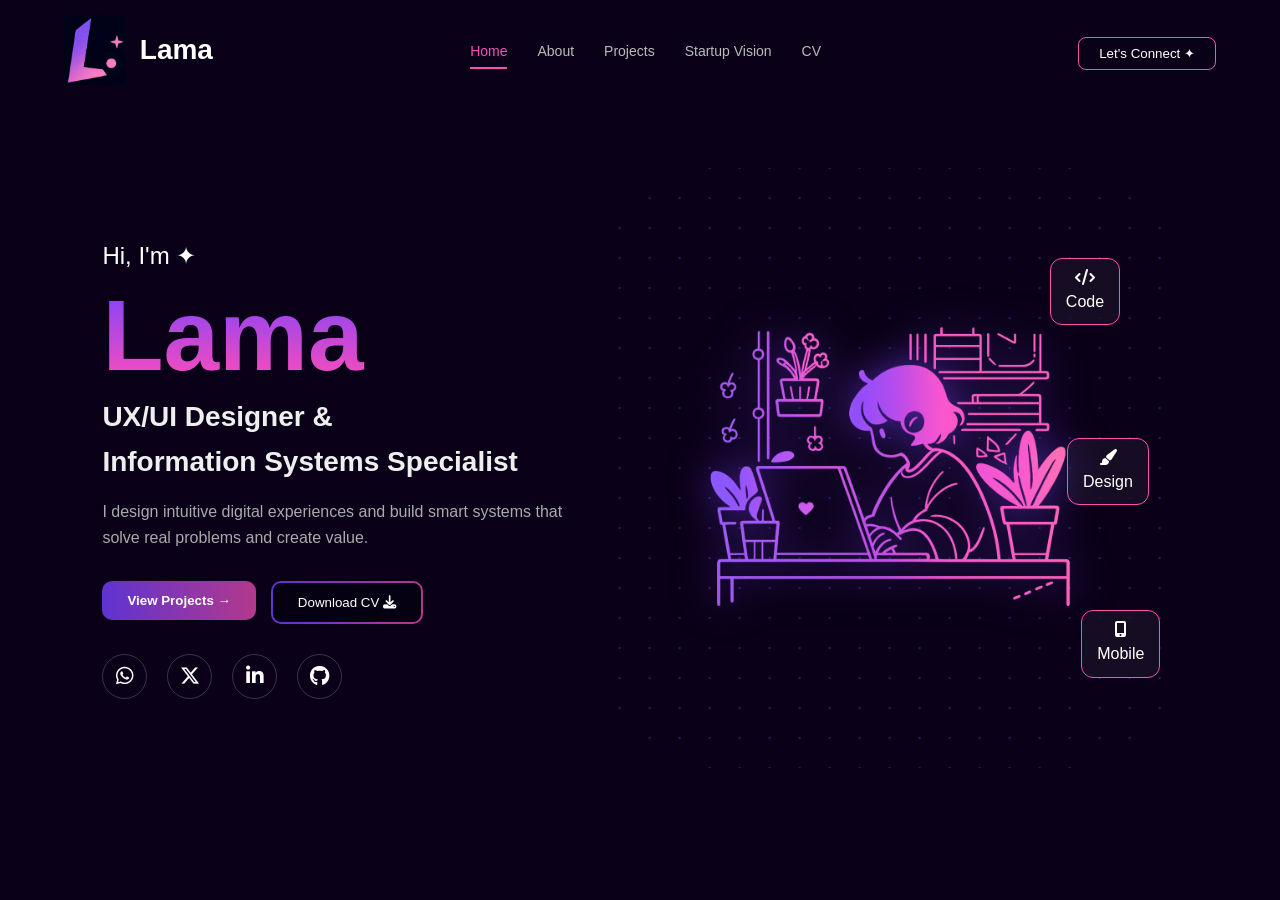
==== index.html @ ec229b27 "Add files via upload" ====
<!DOCTYPE html>
<html lang="ar">
<head>
    <meta charset="UTF-8">
    <meta name="viewport" content="width=device-width, initial-scale=1.0">
    <title>Lama Portfolio</title>
    <link rel="stylesheet" href="style.css">
    <link rel="stylesheet" href="https://cdnjs.cloudflare.com/ajax/libs/font-awesome/6.4.2/css/all.min.css">
</head>
<body>

    <nav>
      <div class="logo">
        <a href="index.html" class="logo-link">
        <div class="logo-wrapper">
            <img src="logo2.jpg" alt="logo" class="nav-logo-img">
        <span>Lama</span>
        </div>
        </a>
    </div>
        <ul>
            <li><a href="index.html" class="active">Home</a></li>
            <li><a href="about.html">About</a></li>
            <li><a href="projects.html">Projects</a></li>
            <li><a href="startup.html">Startup Vision</a></li>
            <li><a href="cv.html">CV</a></li>
        </ul>
        <a href="cv.html">
        <button class="connect-btn">Let's Connect ✦</button>
        </a>
    </nav>

    <main class="hero">
        <div class="content">
            <h3>Hi, I'm ✦</h3>
            <h1>Lama</h1>
            <h2>UX/UI Designer & <br> Information Systems Specialist</h2>
            <p>I design intuitive digital experiences and build smart systems that solve real problems and create value.</p>
            
            <div class="btns">
                <a href="projects.html" style="text-decoration: none;">
                <button class="view-btn">View Projects →</button>
                </a>
                <button class="cv-btn">Download CV <i class="fa-solid fa-download"></i></button>
            </div>

<div class="home-social-list">
    <a href="https://wa.me/966505989673" class="social-item"><i class="fab fa-whatsapp"></i></a>
    <a href="https://x.com/leot2y?s=21" class="social-item"><i class="fab fa-x-twitter"></i></a>
    <a href="https://www.linkedin.com/in/lama-alanzai-1803762b8?utm_source=share_via&utm_content=profile&utm_medium=member_ios" class="social-item"><i class="fab fa-linkedin-in"></i></a>
    <a href="https://github.com/lalimue" class="social-item"><i class="fab fa-github"></i></a>
</div>
        </div>

        <div class="right-hero">
    <img src="loly.png" alt="Lama Working" class="hero-avatar">
    
              <div class="floating-icons">
   <div class="card card-code">
        <i class="fas fa-code"></i> <span>Code</span>
    </div>

    <div class="card card-design">
        <i class="fas fa-paint-brush"></i>
        <span>Design</span>
    </div>

    <div class="card card-mobile">
        <i class="fas fa-mobile-alt"></i>
        <span>Mobile</span>
    </div>
        </div>
    </main>

    <script src="script.js"></script>
</body>
</html>
---- style.css ----
* {
    margin: 0;
    padding: 0;
    box-sizing: border-box;
    font-family: 'Segoe UI', Tahoma, Geneva, Verdana, sans-serif;
}

body {
    background-color: #0a0118; /* لون الخلفية الداكن جداً */
    color: white;
    overflow-x: hidden;
}

/* Navigation */
nav {
    display: flex;
    justify-content: space-between;
    align-items: center;
    padding: 15px 5%;
    background-color: #0a0118;
}

.nav-logo-img {
    width: auto;
    height: 70px;
    object-fit: contain;
    display: block;
}

.logo-wrapper{
    display: flex;
    align-items: center;
    gap: 10px;
}

.logo span {
    font-size: 28px; /* تكبير الخط قليلاً ليتناسق مع الحرف */
    color: white;
    font-weight: 600;
    margin-left: 5px; /* تقريب الاسم من اللوجو */
}

.logo-link{
    text-decoration: none;
    color: inherit;
    display: inline-block;
}

.logo-link:hover{
    opacity: 0.8;
    transition: 0.3s;
}    

nav ul {
    display: flex;
    list-style: none;
}

nav ul li {
    margin: 0 15px;
}

nav ul li a {
    text-decoration: none;
    color: #bbb;
    font-size: 14px;
    position: relative;
}
nav ul li a:hover {
    color: #ff4db8;
    transform: translateY(-3px) scale(1.1);
    text-shadow: 0 0 10px rgba(255red, 77, 184, 0.7);
}

nav ul li a::after{
  content: '';
  position: absolute;
  width: 0;
  height: 2px;
  bottom: -5px;
  left:0;
  background: linear-gradient(90deg, #5e33d1, #ff4db8);
  transition: width 0.3s ease;
  box-shadow: 0 0 8px rgba(255red, 77, 184, 0.8);
}

nav ul li a:hover::after{
  width: 100%;
}

nav ul li a.active, nav ul li a:hover {
    color: #ff4db8;
    border-bottom: 2px solid #ff4db8;
    padding-bottom: 5px;
}

nav ul li a, .connect-btn, .view-btn{
  transition: all 0.4s cubic-bezier(0.175, 0.885, 0.32, 1.275);
  display: inline-block;
}

.connect-btn {
    background: transparent;
    border: 1px solid #ff4db8;
    color: white;
    padding: 8px 20px;
    border-radius: 8px;
    cursor: pointer;
}

.connect-btn:hover {
    background:linear-gradient(90deg, #5e33d1, #b3398c);
    border-color: transparent;
    transform: translateY(-5px) scale(1.05);
    box-shadow: 0 10px 25px rgba(89, 0, 173, 0.707);

}

/* Hero Section */
.hero {
    display: flex;
    align-items: center;
    justify-content: space-between;
    padding: 50px 8%;
    min-height: 80vh;
}

.content {
    max-width: 500px;
}

.content h3 {
    font-size: 24px;
    font-weight: 400;
}

.content h1 {
    font-size: 100px;
    background: linear-gradient(to bottom, #7b43ff, #ff4db8);
    -webkit-background-clip: text;
    background-clip: text;
    -webkit-text-fill-color: transparent;
    line-height: 1;
    margin: 10px 0;
}

.content h2 {
    font-size: 28px;
    color: #efefef;
    margin-bottom: 15px;
}

.content p {
    color: #aaa;
    line-height: 1.6;
    margin-bottom: 30px;
}

/* Buttons */
.btns {
    display: flex;
    gap: 15px;
}

.view-btn {
    background: linear-gradient(90deg, #5e33d1, #b3398c);
    color: white;
    border: none;
    padding: 12px 25px;
    border-radius: 10px;
    cursor: pointer;
    font-weight: bold;
    transition: all 0.4s cubic-bezier(0.175, 0.885, 0.32, 1.275);
}

.view-btn:hover{
  transform:translateY(-5px)
  scale(1.05);
  box-shadow: 0 10px 25px rgba(89, 0, 173, 0.707);
  letter-spacing: 1px;
}

.cv-btn {
    background: #050112;
    color: white;
    padding: 12px 25px;
    border-radius: 10px;
    cursor: pointer;
    position: relative;
    border: 2px solid transparent;
    background-image: linear-gradient(#050112, #050112), linear-gradient(90deg, #5e33d1, #b3398c);
    background-origin: border-box;
    background-clip: padding-box, border-box;
    transition: all 0.4s cubic-bezier(0.175, 0.885, 0.32, 1.275);
}

.cv-btn:hover{
  transform:translateY(-5px)
  scale(1.05);
  box-shadow: 0 10px 25px rgba(89, 0, 173, 0.707);
  letter-spacing: 1px;
}

/* Profile Image & Icons */
.hero-avatar {
    width: 100%; /* اجعليها تأخذ مساحتها بالكامل */
    max-width: 90%; /* أو الحجم المناسب لكِ */
    object-fit: contain;
    /* إضافة توهج (Neon Glow) خلف الرسمة ليتماشى مع الأيقونات */
    filter: drop-shadow(0 0 20px rgba(123, 67, 255, 0.6)); 
    display: block;
    margin: 0 auto;
    position: relative;
    z-index: 1;

}
/* الحاوية التي تجمع الرسمة والبطاقات */
.right-hero {
    flex: 1;
    position: relative;
    width: 100%;
    height: 600px; /* أو حسب طول الرسمة عندك */
    display: flex;
    justify-content: center;
    align-items: center;
    padding: 50px;
    background-color: #0a0118;
    background-image:radial-gradient(circle, #5e33d1 0%,transparent 6%);
    background-size: 30px 30px;
    background-position: center;
    border-radius: 100px;

}

.right-hero::before{
    content: '';
    position: absolute;
    background: #050112;
    width: 300px;
    height: 300px;
    opacity: 0.2;
    z-index: 0;
}

/* التنسيق العام للبطاقات */

.card {
    position: absolute;
    z-index: 10;
    background: rgba(255, 255, 255, 0.05);
    backdrop-filter: blur(10px);
    border: 1px solid #ff4db8;
    padding: 10px 15px;
    border-radius: 12px;
    display: flex;
    flex-direction: column;
    align-items: center;
    gap: 4px;
    transition: all 0.3s ease;
}
/* بطاقة Code - أعلى اليمين */
.card-code {
    top: 15%;
    right: 10%;

}

/* بطاقة Design - منتصف اليمين (قريبة من الرسمة) */
.card-design {
    top: 45%;
    right: 5%;
}

/* بطاقة Mobile - أسفل اليمين */
.card-mobile {
    bottom: 15%;
    right: 3%;
}

/* تأثير عند تمرير الماوس يخليها تبرز */
.card:hover {
    background: rgba(123, 67, 255, 0.2);
    border-color: #ff4db8;
    transform: scale(1.1) rotate(0deg);
    box-shadow: 0 0 20px rgba(255, 77, 184, 0.4);
}

/* حاوية القائمة تحت الأزرار */
.home-social-list {
    display: flex;
    gap: 20px;
    margin-top: 30px; /* مسافة تحت الأزرار */
    justify-content: flex-start;
}

/* تنسيق الأيقونات الفردية */
.social-item {
    width: 45px;
    height: 45px;
    display: flex;
    align-items: center;
    justify-content: center;
    border-radius: 50%; /* شكل دائري كما في الصورة */
    background: transparent;
    color: white;
    text-decoration: none;
    font-size: 20px;
    position: relative;
    transition: all 0.3s ease;
    
    /* الحواف بنفس تنسيق زر الـ CV */
    border: 1px solid rgba(255, 255, 255, 0.2);
}

/* تأثير الحواف المتوهجة (Glow) عند التمرير */
.social-item:hover {
    transform: translateY(-5px); /* حركة للأعلى */
    color: #ff4db8; /* تغيير اللون عند الهوفر */
    border-color: #7b43ff;
    box-shadow: 0 0 15px rgba(123, 67, 255, 0.5), 
                0 0 5px rgba(255, 77, 184, 0.5);
    background: rgba(123, 67, 255, 0.05);
}

/* إضافة تدرج لوني خفيف للحواف كما في زر الـ CV */
.social-item::before {
    content: '';
    position: absolute;
    top: -1px; left: -1px; right: -1px; bottom: -1px;
    border-radius: 50%;
    background: linear-gradient(135deg, #7b43ff, #ff4db8);
    z-index: -1;
    opacity: 0;
    transition: opacity 0.3s ease;
}

.social-item:hover::before {
    opacity: 0.3;
}


/* about css*/
        :root {
            --bg-color: #0a0118;
            --card-bg: rgba(255, 255, 255, 0.03);
            --primary-glow: #7b43ff;
            --secondary-glow: #ff4db8;
            --text-main: #ffffff;
            --text-dim: #b0a0c8;
            --text-muted: #6a5a85;
        }

        body {
            margin: 0;
            padding: 0;
            font-family: 'Poppins', sans-serif; /* خط عصري ومريح */
            background-color: var(--bg-color);
            color: var(--text-main);
            line-height: 1.6;
            overflow-x: hidden;
        }

        .about-section {
            padding: 100px 5%;
            display: flex;
            color:white;
        }

        .about-container {
            max-width: 1200px;
            margin: 0 auto;
            display: flex;
            flex-direction:column;
            gap: 80pxpx;
        }

        .about-top-row {
    display: flex;
    align-items: center;
    justify-content: space-between;
    gap: 60px;
}

.about-text-content { flex: 1.2; }
.about-visual-content { flex: 1; position: relative; }

.traits-horizontal-grid {
    display: flex;
    justify-content: space-between;
    gap: 20px;
}

        /* Text Content */
        .section-subtitle {
            color: var(--secondary-glow);
            letter-spacing: 3px;
            font-size: 20px;
            font-weight: 700;
            display: block;
            text-transform: uppercase;
             background: linear-gradient(90deg, #7b43ff, #ff4db8);
    -webkit-background-clip: text; /* يجعل الخلفية تظهر فقط داخل النص */
    -webkit-text-fill-color: transparent; /* يجعل لون النص الأصلي شفاف */
    background-clip: text;
    
    transition: all 0.3s ease;
    position: relative;
        }

        .section-title {
            font-size: 52px;
            line-height: 1.1;
            margin-bottom: 25px;
            font-weight: 800;
        }

        .gradient-text {
            background: linear-gradient(90deg, var(--primary-glow), var(--secondary-glow));
            -webkit-background-clip: text;
            background-clip: text; 
            -webkit-text-fill-color: transparent;
            font-size: 60px;
        }

        .about-description {
            color: var(--text-dim);
            font-size: 18px;
            margin-bottom: 50px;
            max-width: 600px;
        }

        /* Traits Grid */
     .trait-card {
    flex: 1;
    background: #0a0118; /* نفس لون الموقع */
    padding: 30px 20px;
    border-radius: 20px;
    position: relative;
    text-align: center;
    transition: transform 0.3s ease;
    border: 2px solid transparent; /* الحافة الأصلية شفافة */
    background-clip: padding-box;
}
.trait-card::before {
    content: '';
    position: absolute;
    top: -2px; bottom: -2px; left: -2px; right: -2px;
    background: linear-gradient(135deg, #7b43ff, #ff4db8);
    border-radius: 20px;
    z-index: -1;
    opacity: 0.4; /* لمعان خفيف في الحالة العادية */
    transition: opacity 0.3s ease;
}

.trait-card:hover {
    transform: translateY(-10px);
}

.trait-card:hover::before {
    opacity: 1; /* توهج كامل عند مرور الماوس */
}
.trait-card i {
    font-size: 28px;
    margin-bottom: 15px;
    background: linear-gradient(90deg, #7b43ff, #ff4db8);
    -webkit-background-clip: text;
    background-clip: text;
    -webkit-text-fill-color: transparent;
}

.trait-card h3 { font-size: 18px; margin-bottom: 10px; }
.trait-card p { font-size: 13px; color: #b0a0c8; line-height: 1.5; }

/* تنسيق الصور (Mockups) */
.laptop-frame {
    width: 100%;
    height: 250px;
    background: #160231;
    border-radius: 15px;
    border: 1px solid rgba(255,255,255,0.1);
    display: flex;
    align-items: center;
    justify-content: center;
}

.phone-frame {
    position: absolute;
    width: 100px;
    height: 200px;
    background: #1f0442;
    right: -20px;
    bottom: -30px;
    border: 3px solid #222;
    border-radius: 18px;
    box-shadow: 10px 10px 30px rgba(0,0,0,0.5);
}

/* استجابة الشاشة للجوال */
@media (max-width: 992px) {
    .about-top-row { flex-direction: column; text-align: center; }
    .traits-horizontal-grid { flex-direction: column; }
}

        /* Visual Content (Mockups) */
        .about-visual {
            position: relative;
        }

        .visual-wrapper {
            position: relative;
            z-index: 1;
        }

        .laptop-mockup {
            width: 100%;
            height: 320px;
            background: #160231;
            border: 2px solid rgba(255, 255, 255, 0.1);
            border-radius: 20px;
            position: relative;
            box-shadow: 0 40px 80px rgba(0,0,0,0.5);
            display: flex;
            align-items: center;
            justify-content: center;
        }

        .phone-mockup {
            position: absolute;
            width: 130px;
            height: 260px;
            background: #1f0442;
            right: -20px;
            bottom: -40px;
            border: 4px solid #222;
            border-radius: 25px;
            box-shadow: 15px 25px 50px rgba(0,0,0,0.7);
            z-index: 2;
            display: flex;
            align-items: center;
            justify-content: center;
        }

        /* Floating Badge */
        .floating-badge {
            position: absolute;
            top: 40%;
            left: -60px;
            background: rgba(255, 255, 255, 0.05);
            backdrop-filter: blur(15px);
            padding: 15px 25px;
            border-radius: 18px;
            border: 1px solid rgba(255, 255, 255, 0.1);
            display: flex;
            align-items: center;
            gap: 15px;
            z-index: 3;
            animation: float 5s ease-in-out infinite;
        }

        @keyframes float {
            0%, 100% { transform: translateY(0); }
            50% { transform: translateY(-20px); }
        }

        .floating-badge i {
            color: var(--secondary-glow);
            font-size: 24px;
        }

        .badge-text h4 { margin: 0; font-size: 16px; color: #fff; }
        .badge-text p { margin: 2px 0 0; font-size: 12px; color: var(--text-dim); }

        /* Responsive Design */
        @media (max-width: 992px) {
            .about-container { grid-template-columns: 1fr; text-align: center; }
            .about-description { margin: 0 auto 50px; }
            .traits-grid { justify-items: center; }
            .about-visual { margin-top: 80px; }
            .floating-badge { left: 50%; transform: translateX(-50%); top: -40px; }
        }

        .projects-section {
    padding: 80px 8%;
    background-color: #0a0118;
}

.projects-header {
    display: flex;
    justify-content: space-between;
    align-items: center;
    margin-bottom: 40px;
}

.view-all {
    display: inline-flex;
    align-items: center;
    gap: 8px;
    text-decoration: none;
    font-size: 15px;
    font-weight: 600;
    
    /* سحر التدرج اللوني (Gradient) */
    background: linear-gradient(90deg, #7b43ff, #ff4db8);
    -webkit-background-clip: text; /* يجعل الخلفية تظهر فقط داخل النص */
    -webkit-text-fill-color: transparent; /* يجعل لون النص الأصلي شفاف */
    background-clip: text;
    
    transition: all 0.3s ease;
    position: relative;
}

/* تأثير بسيط عند تمرير الماوس */
.view-all:hover {
    filter: brightness(1.2); /* يزيد من توهج الألوان */
    transform: translateX(5px); /* حركة بسيطة لليمين */
}

/* تلوين السهم أيضاً بنفس التدرج */
.view-all i {
    -webkit-text-fill-color: initial; /* يعيد لون السهم ليأخذ التدرج من الأب */
    color: #ff4db8; /* لون ثابت للسهم ليبرز النهاية */
}

.projects-grid {
    display: grid;
    grid-template-columns: repeat(3, 1fr);
    gap: 30px;
}

.project-card {
    background: rgba(255, 255, 255, 0.03);
    border: 1px solid rgba(255, 255, 255, 0.1);
    border-radius: 24px;
    overflow: hidden;
    transition: transform 0.4s ease, border 0.4s ease;
    position: relative;
}

.project-card:hover {
    transform: translateY(-10px);
    border-color: #7b43ff;
}

/* منطقة الصورة داخل الكرت */
.project-image {
    height: 200px;
    background-size: cover;
    background-position: center;
    border-bottom: 1px solid rgba(255, 255, 255, 0.1);
}

/* ألوان افتراضية للخلفيات كما في الصورة */
.img-1 {
    background-image: url("arc.png");
    background-size: cover;
    background-position: center;
    background-repeat: no-repeat;
}
.img-2 { background-image: url("edu.png");
    background-size: cover;
    background-position: center;
    background-repeat: no-repeat; } /* فاتح كما في الصورة الثانية */
.img-3 { background-image: url("clinic.png");
    background-size: cover;
    background-position: center;
    background-repeat: no-repeat; }

.project-info {
    padding: 25px;
    position: relative;
}

.project-info h3 {
    font-size: 20px;
    margin-bottom: 12px;
    color: #fff;
}

.project-info p {
    font-size: 14px;
    color: #b0a0c8;
    line-height: 1.5;
    margin-bottom: 20px;
}

/* التاغات (التقنيات المستخدمة) */
.project-tags {
    display: flex;
    gap: 10px;
    flex-wrap: wrap;
}

.project-tags span {
    background: rgba(123, 67, 255, 0.1);
    color: #b0a0c8;
    padding: 5px 15px;
    border-radius: 12px;
    font-size: 12px;
    border: 1px solid rgba(123, 67, 255, 0.2);
}

/* سهم الانتقال الدائري */
.project-arrow {
    position: absolute;
    bottom: 25px;
    right: 25px;
    width: 40px;
    height: 40px;
    border-radius: 50%;
    border: 1px solid rgba(255, 255, 255, 0.2);
    background: transparent;
    color: #fff;
    cursor: pointer;
    transition: 0.3s;
}

.project-arrow:hover {
    background: #7b43ff;
    border-color: #7b43ff;
    box-shadow: 0 0 15px #7b43ff;
}

/* للجوال */
@media (max-width: 992px) {
    .projects-grid { grid-template-columns: 1fr; }
}

/* تنسيق القسم الرئيسي */
.vision-section {
    position: relative;
    padding: 100px 8%;
    min-height: 500px;
    background-color: #0a0118;
    /* استبدلي الرابط برابط صورة الجبال والبوابة */
    background-image: url('door.jpg'); 
    background-size: cover;
    background-position: center;
    border-radius: 30px; /* الحواف المنحنية للكونتينر الكبير */
    margin: 40px auto;
    max-width: 1300px;
    display: flex;
    align-items: center;
    overflow: hidden;
    border: 1px solid rgba(255, 255, 255, 0.05);
}

/* طبقة تعتيم خفيفة لإبراز النص */
.vision-section::before {
    content: '';
    position: absolute;
    top: 0; left: 0; right: 0; bottom: 0;
    background: linear-gradient(90deg, rgba(10,1,24,0.9) 20%, rgba(10,1,24,0.2) 100%);
    z-index: 1;
}

.vision-container {
    position: relative;
    z-index: 2;
    display: grid;
    grid-template-columns: 1.2fr 1fr;
    gap: 60px;
    width: 100%;
}

/* النص الرئيسي */
.vision-tag {
    color: #7b43ff;
    font-size: 13px;
    font-weight: 700;
    letter-spacing: 2px;
    display: block;
    margin-bottom: 15px;
}

.vision-title {
    font-size: 42px;
    line-height: 1.2;
    color: #fff;
    margin-bottom: 20px;
}

.gradient-text {
    background: linear-gradient(90deg, #7b43ff, #ff4db8);
    -webkit-background-clip: text;
    -webkit-text-fill-color: transparent;
}

.vision-description {
    color: #b0a0c8;
    font-size: 16px;
    max-width: 450px;
    margin-bottom: 35px;
}

/* زر Read More */
.read-more-btn {
    position: relative;
    display: inline-flex;
    align-items: center;
    gap: 12px;
    padding: 12px 28px;
    color: #fff;
    text-decoration: none;
    font-size: 15px;
    font-weight: 600;
    z-index: 1;
    background: transparent;
    transition: all 0.3s ease;
    border-radius: 12px;
    border: none; /* نزيل الحواف العادية */
}

.read-more-btn::before {
    content: "";
    position: absolute;
    top: 0; left: 0; right: 0; bottom: 0;
    border-radius: 12px; 
    padding: 2px; /* سمك الحافة */
    background: linear-gradient(90deg, #7b43ff, #ff4db8); 
    -webkit-mask: 
        linear-gradient(#fff 0 0) content-box, 
        linear-gradient(#fff 0 0);
    -webkit-mask-composite: xor;
            mask-composite: exclude;
    transition: all 0.3s ease;
}

.read-more-btn:hover {
    transform: translateY(-3px);
    box-shadow: 0 0 20px rgba(123, 67, 255, 0.4);
}

.read-more-btn:hover i {
    transform: translateX(5px);
}

.read-more-btn i {
    transition: transform 0.3s ease;
    font-size: 14px;
}

/* الأيقونات والمميزات */
.vision-features {
    display: flex;
    flex-direction: column;
    gap: 40px;
    justify-content: center;
}

.feature-item i {
    font-size: 30px;
    margin-bottom: 15px;
    display: inline-block;
    
    /* سحر التدرج اللوني للأيقونة */
    background: linear-gradient(135deg, #7b43ff, #ff4db8);
    -webkit-background-clip: text;
    -webkit-text-fill-color: transparent;
    background-clip: text;
    
    /* إضافة توهج خفيف للأيقونة */
    filter: drop-shadow(0 0 5px rgba(123, 67, 255, 0.3));
}

.feature-item i {
    font-size: 28px;
    /* التدرج اللوني للأيقونات */
    background: linear-gradient(135deg, #7b43ff, #ff4db8);
    -webkit-background-clip: text;
    -webkit-text-fill-color: transparent;
    margin-bottom: 5px;
}

.feature-item h3 {
    font-size: 18px;
    color: #fff;
    margin: 0;
}

.feature-item p {
    color: #b0a0c8;
    font-size: 14px;
    margin: 0;
    max-width: 250px;
    line-height: 1.4;
}

/* استجابة الشاشات */
@media (max-width: 992px) {
    .vision-container { grid-template-columns: 1fr; }
    .vision-features { flex-direction: row; flex-wrap: wrap; }
    .vision-section::before { background: rgba(10,1,24,0.7); }
}

.cv-social-section {
    padding: 60px 8%;
    background-color: #0a0118;
    color: #fff;
    display: flex;
    flex-direction: column;
    gap: 30px;
}

/* شريط الـ CV */
.cv-download-bar {
    display: flex;
    justify-content: space-between;
    align-items: center;
    padding: 25px 40px;
    background: rgba(255, 255, 255, 0.02);
    border: 1px solid rgba(255, 255, 255, 0.1);
    border-radius: 20px;
}

.cv-info { display: flex; align-items: center; gap: 20px; }
.cv-info i { font-size: 30px; color: #7b43ff; }
.cv-info h3 { font-size: 20px; margin: 0; }
.cv-info p { color: #b0a0c8; font-size: 14px; margin: 5px 0 0; }

.btn-download-cv {
    padding: 14px 35px;
    background: linear-gradient(90deg, #7b43ff, #ff4db8);
    border-radius: 12px;
    color: #fff;
    text-decoration: none;
    font-weight: 600;
    display: flex;
    align-items: center;
    gap: 10px;
    transition: 0.3s;
    box-shadow: 0 5px 20px rgba(123, 67, 255, 0.3);
}

.btn-download-cv:hover { transform: scale(1.05); box-shadow: 0 5px 30px rgba(255, 77, 184, 0.4); }

/* حاوية التواصل الاجتماعي */
.social-preview-container {
    padding: 30px 40px;
    background: rgba(255, 255, 255, 0.02);
    border: 1px solid rgba(255, 255, 255, 0.1);
    border-radius: 24px;
}

.social-header {
    color: #7b43ff;
    font-size: 12px;
    letter-spacing: 2px;
    margin-bottom: 30px;
}

.social-content-grid {
    display: grid;
    grid-template-columns: 1.2fr 1.5fr 1fr;
    gap: 40px;
    align-items: center;
}

.avatar-container{
    width: 150px;
    height: 150px;
    border-radius: 50%;
    padding: 2px;
    background: linear-gradient(135deg #7b43ff, #ff4db8);
    display: flex;
    align-items: center;
    box-shadow: 0 0 15px rgba(123, 67, 255, 0.3);

}

.profile-avatar-img{
    width: 150px;
    height: 150px;
    border-radius: 50%;
    object-fit: cover;
    border: 2px solid #0a0118;
}

/* الملف الشخصي */
.profile-mini-card { display: flex; align-items: center; gap: 20px; }
.profile-avatar {
    width: 70px; height: 70px;
    border-radius: 50%;
    background: linear-gradient(135deg, #7b43ff, #ff4db8);
    display: flex; align-items: center; justify-content: center;
    font-size: 30px; font-weight: bold;
}
.profile-text h2 { margin: 0; font-size: 24px; }
.profile-text span { font-size: 13px; color: #7b43ff; display: block; margin: 5px 0; }
.profile-text p { font-size: 13px; color: #b0a0c8; line-height: 1.4; }

/* شبكة الروابط */
.social-links-grid {
    display: grid;
    grid-template-columns: 1fr 1fr;
    gap: 30px 40px;
}
.social-link-item { display: flex; align-items: center; gap: 15px; }
.social-link-item i { font-size: 32px; color: #ff4db8; min-width: 40px; justify-content: center; transition: all 0.3s ease; }
.social-link-item h4 { margin: 0; font-size: 17px; }
.social-link-item span { font-size: 11px; color: #b0a0c8; }

/* بطاقة الهوية (اليمين) */
.brand-card {
   position: relative;
   width: 410px;
   height: 180px;
   border-radius: 24px;
   overflow: hidden;
   display: flex;
   align-items: center;
   padding: 30px;
   border: 1px solid rgba(123, 67, 255, 0.1);
   background: #0a0118;
}

.brand-image-bg{
    position: absolute;
    top: 0;
    left: 0;
    width: 100%;
    height: 100%;
    object-fit: cover;
    z-index: 1;
    opacity: 0.9;
}

.brand-card:hover{
    border-color: #7b43ff;
    box-shadow: 0 0 20px rgba(123, 67, 255, 0.2);
    transition: 0.3s;
}

.brand-logo { font-size: 40px; font-weight: 900; color: #fff; }
.brand-logo span { color: #ff4db8; }
.brand-card h3 { margin: 15px 0 5px; }
.brand-card p { font-size: 12px; color: #b0a0c8; }

/* للجوال */
@media (max-width: 1100px) {
    .social-content-grid { grid-template-columns: 1fr; gap: 30px; }
    .cv-download-bar { flex-direction: column; text-align: center; gap: 20px; }
}
/* ================================
   ARCADIA PROJECT PAGE
================================ */

/* ================================
   ARCADIA PROJECT PAGE
================================ */

.project-details {
    width: 78%;
    max-width: 1100px;
    margin: 0 auto;
    padding: 70px 0 90px;
    color: #fff;
}


/* BACK */

.back-projects {
    display: inline-flex;
    align-items: center;
    gap: 8px;

    color: #b9a7ff;
    text-decoration: none;

    font-size: 13px;
    margin-bottom: 45px;

    transition: 0.3s ease;
}

.back-projects:hover {
    color: #ff4fc3;
    transform: translateX(-4px);
}


/* HEADING */

.project-heading {
    max-width: 850px;
    margin-bottom: 40px;
}

.project-category {
    display: block;

    color: #914cff;

    font-size: 11px;
    font-weight: 700;

    letter-spacing: 3px;
    margin-bottom: 18px;
}

.project-heading h1 {
    margin: 0 0 18px;

    font-size: 48px;
    line-height: 1.1;

    background: linear-gradient(
        90deg,
        #8d4cff,
        #ff4fc3
    );

    -webkit-background-clip: text;
    -webkit-text-fill-color: transparent;
}

.project-heading p {
    margin: 0;

    color: #b9acd2;

    font-size: 14px;
    line-height: 1.8;

    max-width: 760px;
}


/* ================================
   MAIN IMAGE
================================ */

.project-main-image {
    width: 100%;
    height: 400px;

    overflow: hidden;

    border-radius: 20px;

    border: 1px solid rgba(145, 76, 255, 0.35);

    background: #120821;

    box-shadow:
        0 0 35px rgba(145, 76, 255, 0.08);

    margin-bottom: 55px;
}

.project-main-image img {
    width: 100%;
    height: 100%;

    object-fit: cover;

    display: block;

    transition: transform 0.6s ease;
}

.project-main-image:hover img {
    transform: scale(1.02);
}


/* ================================
   PROJECT INFORMATION
================================ */

.project-content {
    display: grid;

    grid-template-columns: 1.5fr 1fr;

    gap: 55px;

    margin-bottom: 70px;
}

.project-content h2 {
    color: #fff;

    font-size: 21px;

    margin: 0 0 15px;
}

.project-description p {
    color: #b9acd2;

    font-size: 13px;
    line-height: 1.9;

    margin: 0;
}


/* TECHNOLOGIES */

.tech-tags {
    display: flex;

    flex-wrap: wrap;

    gap: 9px;
}

.tech-tags span {
    padding: 7px 13px;

    border-radius: 20px;

    color: #c8b8ff;

    background: rgba(141, 76, 255, 0.08);

    border: 1px solid rgba(141, 76, 255, 0.3);

    font-size: 12px;
}


/* ================================
   GALLERY
================================ */

.project-gallery {
    margin-top: 50px;
}

.gallery-heading {
    margin-bottom: 25px;
}

.gallery-heading span {
    color: #914cff;

    font-size: 10px;

    font-weight: 700;

    letter-spacing: 2.5px;
}

.gallery-heading h2 {
    color: #fff;

    font-size: 28px;

    margin: 8px 0 0;
}


/* GRID */

.gallery-grid {
    display: grid;

    grid-template-columns: 1.5fr 1fr;

    grid-template-rows: 190px 190px;

    gap: 15px;
}

.gallery-item {
    overflow: hidden;

    border-radius: 15px;

    background: #120821;

    border: 1px solid rgba(145, 76, 255, 0.25);
}

.gallery-item.large {
    height: auto;

    grid-row: 1 / 3;
}

.gallery-item img {
    width: 100%;
    height: 100%;

    object-fit: cover;

    display: block;

    transition: transform 0.5s ease;
}

.gallery-item:hover img {
    transform: scale(1.03);
}


/* ================================
   LINKS
================================ */

.project-links {
    display: flex;

    gap: 12px;

    margin-top: 50px;
}

.project-link {
    display: inline-flex;

    align-items: center;
    justify-content: center;

    gap: 9px;

    padding: 11px 19px;

    border-radius: 10px;

    text-decoration: none;

    font-size: 12px;

    transition: 0.3s ease;
}

.live-link {
    color: #fff;

    background: linear-gradient(
        90deg,
        #8d4cff,
        #ff4fc3
    );

    box-shadow:
        0 8px 25px rgba(141, 76, 255, 0.2);
}

.github-link {
    color: #d8ccef;

    border: 1px solid rgba(255,255,255,0.15);

    background: rgba(255,255,255,0.03);
}

.project-link:hover {
    transform: translateY(-3px);
}


/* ================================
   MOBILE
================================ */

@media (max-width: 800px) {

    .project-details {
        width: 88%;
        padding: 55px 0 70px;
    }

    .project-heading h1 {
        font-size: 36px;
    }

    .project-heading p {
        font-size: 13px;
    }

    .project-main-image {
        height: 280px;
    }

    .project-content {
        grid-template-columns: 1fr;

        gap: 40px;
    }

    .gallery-grid {
        grid-template-columns: 1fr;

        grid-template-rows: auto;
    }

    .gallery-item.large {
        grid-row: auto;

        height: 280px;
    }

    .gallery-item {
        height: 200px;
    }

    .project-links {
        flex-direction: column;
    }

    .project-link {
        width: 100%;
    }
}
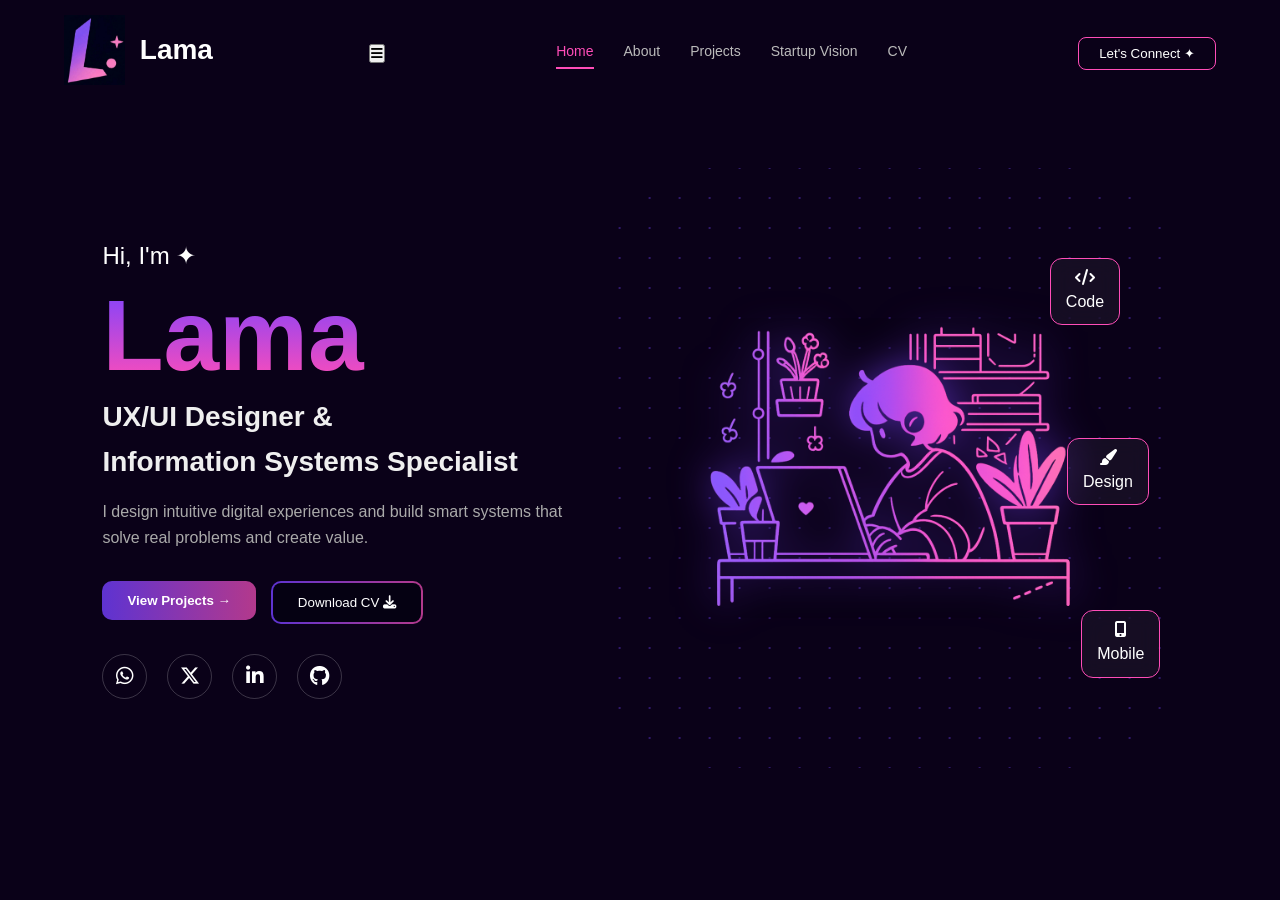
==== commit 2ef858a3: "Implement mobile navigation toggle Added a menu toggle button for mobile navigation and improved the" ====
--- a/index.html
+++ b/index.html
@@ -10,14 +10,19 @@
 <body>
 
     <nav>
-      <div class="logo">
-        <a href="index.html" class="logo-link">
-        <div class="logo-wrapper">
-            <img src="logo2.jpg" alt="logo" class="nav-logo-img">
-        <span>Lama</span>
+        <div class="logo">
+            <a href="index.html" class="logo-link">
+                <div class="logo-wrapper">
+                    <img src="logo2.jpg" alt="logo" class="nav-logo-img">
+                    <span>Lama</span>
+                </div>
+            </a>
         </div>
-        </a>
-    </div>
+
+        <button class="menu-toggle" type="button">
+            <i class="fa-solid fa-bars"></i>
+        </button>
+
         <ul>
             <li><a href="index.html" class="active">Home</a></li>
             <li><a href="about.html">About</a></li>
@@ -25,8 +30,9 @@
             <li><a href="startup.html">Startup Vision</a></li>
             <li><a href="cv.html">CV</a></li>
         </ul>
+
         <a href="cv.html">
-        <button class="connect-btn">Let's Connect ✦</button>
+            <button class="connect-btn">Let's Connect ✦</button>
         </a>
     </nav>
 
@@ -36,42 +42,79 @@
             <h1>Lama</h1>
             <h2>UX/UI Designer & <br> Information Systems Specialist</h2>
             <p>I design intuitive digital experiences and build smart systems that solve real problems and create value.</p>
-            
+
             <div class="btns">
                 <a href="projects.html" style="text-decoration: none;">
-                <button class="view-btn">View Projects →</button>
+                    <button class="view-btn">View Projects →</button>
                 </a>
-                <button class="cv-btn">Download CV <i class="fa-solid fa-download"></i></button>
+
+                <button class="cv-btn">
+                    Download CV <i class="fa-solid fa-download"></i>
+                </button>
             </div>
 
-<div class="home-social-list">
-    <a href="https://wa.me/966505989673" class="social-item"><i class="fab fa-whatsapp"></i></a>
-    <a href="https://x.com/leot2y?s=21" class="social-item"><i class="fab fa-x-twitter"></i></a>
-    <a href="https://www.linkedin.com/in/lama-alanzai-1803762b8?utm_source=share_via&utm_content=profile&utm_medium=member_ios" class="social-item"><i class="fab fa-linkedin-in"></i></a>
-    <a href="https://github.com/lalimue" class="social-item"><i class="fab fa-github"></i></a>
-</div>
+            <div class="home-social-list">
+                <a href="https://wa.me/966505989673" class="social-item">
+                    <i class="fab fa-whatsapp"></i>
+                </a>
+
+                <a href="https://x.com/leot2y?s=21" class="social-item">
+                    <i class="fab fa-x-twitter"></i>
+                </a>
+
+                <a href="https://www.linkedin.com/in/lama-alanzai-1803762b8?utm_source=share_via&utm_content=profile&utm_medium=member_ios" class="social-item">
+                    <i class="fab fa-linkedin-in"></i>
+                </a>
+
+                <a href="https://github.com/lalimue" class="social-item">
+                    <i class="fab fa-github"></i>
+                </a>
+            </div>
         </div>
 
         <div class="right-hero">
-    <img src="loly.png" alt="Lama Working" class="hero-avatar">
-    
-              <div class="floating-icons">
-   <div class="card card-code">
-        <i class="fas fa-code"></i> <span>Code</span>
-    </div>
+            <img src="loly.png" alt="Lama Working" class="hero-avatar">
 
-    <div class="card card-design">
-        <i class="fas fa-paint-brush"></i>
-        <span>Design</span>
-    </div>
+            <div class="floating-icons">
+                <div class="card card-code">
+                    <i class="fas fa-code"></i>
+                    <span>Code</span>
+                </div>
 
-    <div class="card card-mobile">
-        <i class="fas fa-mobile-alt"></i>
-        <span>Mobile</span>
-    </div>
+                <div class="card card-design">
+                    <i class="fas fa-paint-brush"></i>
+                    <span>Design</span>
+                </div>
+
+                <div class="card card-mobile">
+                    <i class="fas fa-mobile-alt"></i>
+                    <span>Mobile</span>
+                </div>
+            </div>
         </div>
     </main>
 
+    <script>
+        const menuToggle = document.querySelector('.menu-toggle');
+        const navMenu = document.querySelector('nav ul');
+
+        menuToggle.addEventListener('click', () => {
+            navMenu.classList.toggle('menu-open');
+
+            menuToggle.innerHTML = navMenu.classList.contains('menu-open')
+                ? '<i class="fa-solid fa-xmark"></i>'
+                : '<i class="fa-solid fa-bars"></i>';
+        });
+
+        navMenu.querySelectorAll('a').forEach(link => {
+            link.addEventListener('click', () => {
+                navMenu.classList.remove('menu-open');
+                menuToggle.innerHTML = '<i class="fa-solid fa-bars"></i>';
+            });
+        });
+    </script>
+
     <script src="script.js"></script>
+
 </body>
-</html>+</html>
--- a/style.css
+++ b/style.css
@@ -69,7 +69,7 @@
 nav ul li a:hover {
     color: #ff4db8;
     transform: translateY(-3px) scale(1.1);
-    text-shadow: 0 0 10px rgba(255red, 77, 184, 0.7);
+    text-shadow: 0 0 10px rgba(255, 77, 184, 0.7);
 }
 
 nav ul li a::after{
@@ -81,7 +81,7 @@
   left:0;
   background: linear-gradient(90deg, #5e33d1, #ff4db8);
   transition: width 0.3s ease;
-  box-shadow: 0 0 8px rgba(255red, 77, 184, 0.8);
+  box-shadow: 0 0 8px rgba(255, 77, 184, 0.8);
 }
 
 nav ul li a:hover::after{
@@ -960,7 +960,7 @@
     height: 150px;
     border-radius: 50%;
     padding: 2px;
-    background: linear-gradient(135deg #7b43ff, #ff4db8);
+    background: linear-gradient(135deg, #7b43ff, #ff4db8);
     display: flex;
     align-items: center;
     box-shadow: 0 0 15px rgba(123, 67, 255, 0.3);
@@ -1405,4 +1405,105 @@
     .project-link {
         width: 100%;
     }
-}+}
+
+@media (max-width: 1100px) {
+    .hero { padding: 50px 6%; }
+    .content { max-width: 45%; }
+    .content h1 { font-size: 78px; }
+    .right-hero { height: 520px; padding: 30px; }
+    .social-content-grid { grid-template-columns: 1fr; gap: 35px; }
+    .brand-card { width: 100%; }
+}
+
+@media (max-width: 800px) {
+    nav { padding: 12px 5%; }
+    .nav-logo-img { height: 50px; }
+    .logo span { font-size: 21px; }
+    .connect-btn { padding: 7px 13px; font-size: 12px; }
+    .hero { flex-direction: column; padding: 45px 6%; min-height: auto; gap: 30px; text-align: center; }
+    .content { max-width: 100%; }
+    .content h3 { font-size: 18px; }
+    .content h1 { font-size: clamp(52px, 17vw, 70px); }
+    .content h2 { font-size: 22px; }
+    .content p { font-size: 14px; line-height: 1.7; }
+    .btns { justify-content: center; flex-wrap: wrap; }
+    .home-social-list { justify-content: center; }
+    .right-hero { width: 100%; height: 420px; padding: 15px; border-radius: 60px; }
+    .hero-avatar { max-width: 100%; width: 100%; }
+    .card-code { top: 8%; right: 2%; }
+    .card-design { top: 43%; right: 0; }
+    .card-mobile { bottom: 8%; right: 0; }
+    .about-section { padding: 70px 6%; }
+    .about-top-row { flex-direction: column; text-align: center; gap: 40px; }
+    .about-text-content { width: 100%; }
+    .about-description { margin: 0 auto 35px; font-size: 15px; }
+    .section-title { font-size: clamp(34px, 10vw, 45px); }
+    .gradient-text { font-size: clamp(40px, 12vw, 52px); }
+    .traits-horizontal-grid { flex-direction: column; gap: 15px; }
+    .trait-card { width: 100%; }
+    .about-visual { width: 100%; margin-top: 35px; }
+    .laptop-mockup { height: 240px; }
+    .phone-mockup { width: 90px; height: 180px; right: -5px; bottom: -25px; }
+    .floating-badge { left: 50%; top: -35px; transform: translateX(-50%); white-space: nowrap; }
+    .projects-section { padding: 60px 6%; }
+    .projects-header { flex-direction: column; align-items: flex-start; gap: 15px; }
+    .projects-grid { grid-template-columns: 1fr; gap: 20px; }
+    .project-image { height: 220px; }
+    .vision-section { width: 92%; padding: 60px 7%; min-height: auto; margin: 30px auto; }
+    .vision-container { grid-template-columns: 1fr; gap: 40px; }
+    .vision-title { font-size: clamp(30px, 9vw, 40px); }
+    .vision-description { font-size: 14px; line-height: 1.7; }
+    .vision-features { flex-direction: column; gap: 25px; }
+    .feature-item p { max-width: 100%; }
+    .cv-social-section { padding: 45px 6%; }
+    .cv-download-bar { flex-direction: column; text-align: center; padding: 25px 20px; gap: 20px; }
+    .cv-info { flex-direction: column; }
+    .btn-download-cv { width: 100%; justify-content: center; }
+    .social-preview-container { padding: 25px 20px; }
+    .profile-mini-card { justify-content: center; text-align: center; flex-direction: column; }
+    .social-links-grid { grid-template-columns: 1fr; gap: 22px; }
+    .brand-card { width: 100%; height: 170px; }
+    .project-details { width: 88%; padding: 55px 0 70px; }
+    .project-heading h1 { font-size: 36px; }
+    .project-main-image { height: 280px; }
+    .project-content { grid-template-columns: 1fr; gap: 40px; }
+    .gallery-grid { grid-template-columns: 1fr; grid-template-rows: auto; }
+    .gallery-item.large { grid-row: auto; height: 280px; }
+    .gallery-item { height: 200px; }
+    .project-links { flex-direction: column; }
+    .project-link { width: 100%; }
+}
+
+@media (max-width: 480px) {
+    .nav-logo-img { height: 43px; }
+    .logo span { font-size: 18px; }
+    .connect-btn { padding: 6px 10px; font-size: 11px; }
+    .hero { padding: 35px 5%; }
+    .content h1 { font-size: 50px; }
+    .content h2 { font-size: 19px; }
+    .content p { font-size: 13px; }
+    .btns { flex-direction: column; width: 100%; }
+    .view-btn, .cv-btn { width: 100%; }
+    .right-hero { height: 340px; padding: 5px; border-radius: 45px; }
+    .card { font-size: 11px; padding: 7px 9px; }
+    .about-section { padding: 55px 5%; }
+    .section-title { font-size: 32px; }
+    .gradient-text { font-size: 39px; }
+    .about-description { font-size: 13px; }
+    .laptop-mockup { height: 190px; }
+    .phone-mockup { width: 70px; height: 140px; }
+    .projects-section { padding: 50px 5%; }
+    .project-image { height: 190px; }
+    .vision-section { width: 94%; padding: 50px 6%; border-radius: 22px; }
+    .vision-title { font-size: 30px; }
+    .vision-description { font-size: 13px; }
+    .read-more-btn { width: 100%; justify-content: center; }
+    .cv-social-section { padding: 40px 5%; }
+    .brand-card { height: 145px; padding: 20px; }
+    .project-details { width: 90%; padding: 45px 0 60px; }
+    .project-heading h1 { font-size: 31px; }
+    .project-main-image { height: 220px; }
+    .gallery-item.large { height: 220px; }
+    .gallery-item { height: 170px; }
+}
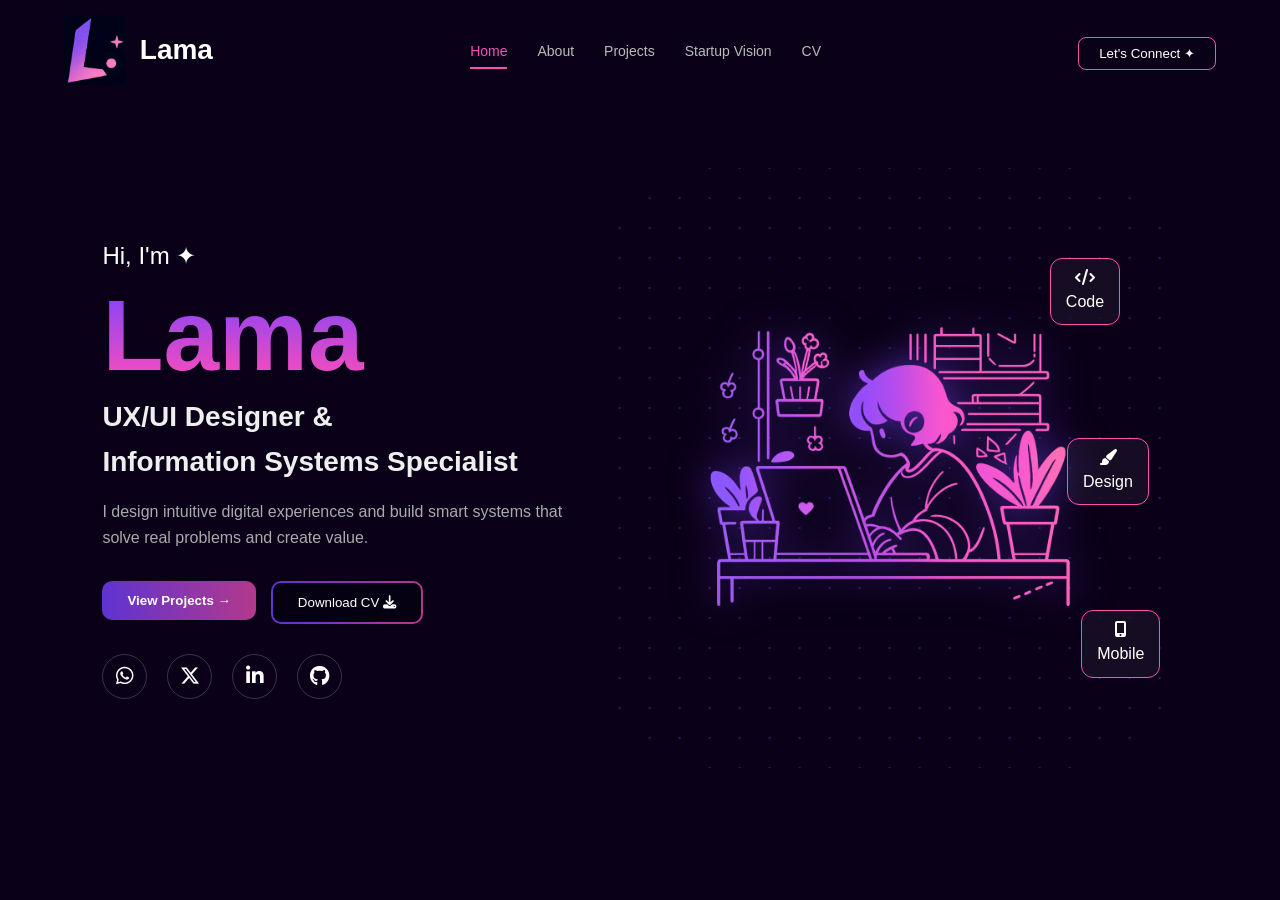
==== commit 0e47005b: "Update index.html" ====
--- a/index.html
+++ b/index.html
@@ -48,9 +48,11 @@
                     <button class="view-btn">View Projects →</button>
                 </a>
 
+                <a href="Lama_Alanazi.pdf" style="text-decoration: none;">
                 <button class="cv-btn">
                     Download CV <i class="fa-solid fa-download"></i>
                 </button>
+                </a>
             </div>
 
             <div class="home-social-list">
--- a/style.css
+++ b/style.css
@@ -1507,3 +1507,121 @@
     .gallery-item.large { height: 220px; }
     .gallery-item { height: 170px; }
 }
+.menu-toggle {
+    display: none;
+    width: 42px;
+    height: 42px;
+    border: 1px solid rgba(255, 77, 184, 0.6);
+    border-radius: 10px;
+    background: transparent;
+    color: #fff;
+    font-size: 20px;
+    cursor: pointer;
+    align-items: center;
+    justify-content: center;
+}
+
+@media (max-width: 800px) {
+    nav {
+        position: relative;
+    }
+
+    .menu-toggle {
+        display: flex;
+    }
+
+    nav ul {
+        display: none;
+        position: absolute;
+        top: 75px;
+        right: 5%;
+        width: 210px;
+        padding: 15px;
+        flex-direction: column;
+        gap: 5px;
+        background: rgba(10, 1, 24, 0.98);
+        border: 1px solid rgba(123, 67, 255, 0.4);
+        border-radius: 16px;
+        box-shadow: 0 15px 40px rgba(0, 0, 0, 0.5);
+        z-index: 1000;
+    }
+
+    nav ul.menu-open {
+        display: flex;
+    }
+
+    nav ul li {
+        margin: 0;
+        width: 100%;
+    }
+
+    nav ul li a {
+        display: block;
+        width: 100%;
+        padding: 11px 8px;
+        font-size: 13px;
+    }
+
+    .connect-btn {
+        display: none;
+    }
+}
+.menu-toggle {
+    display: none;
+    width: 42px;
+    height: 42px;
+    border: 1px solid rgba(255, 77, 184, 0.6);
+    border-radius: 10px;
+    background: transparent;
+    color: #fff;
+    font-size: 20px;
+    cursor: pointer;
+    align-items: center;
+    justify-content: center;
+}
+
+@media (max-width: 800px) {
+    nav {
+        position: relative;
+    }
+
+    .menu-toggle {
+        display: flex;
+    }
+
+    nav ul {
+        display: none;
+        position: absolute;
+        top: 75px;
+        right: 5%;
+        width: 210px;
+        padding: 15px;
+        flex-direction: column;
+        gap: 5px;
+        background: rgba(10, 1, 24, 0.98);
+        border: 1px solid rgba(123, 67, 255, 0.4);
+        border-radius: 16px;
+        box-shadow: 0 15px 40px rgba(0, 0, 0, 0.5);
+        z-index: 1000;
+    }
+
+    nav ul.menu-open {
+        display: flex;
+    }
+
+    nav ul li {
+        margin: 0;
+        width: 100%;
+    }
+
+    nav ul li a {
+        display: block;
+        width: 100%;
+        padding: 11px 8px;
+        font-size: 13px;
+    }
+
+    .connect-btn {
+        display: none;
+    }
+}
